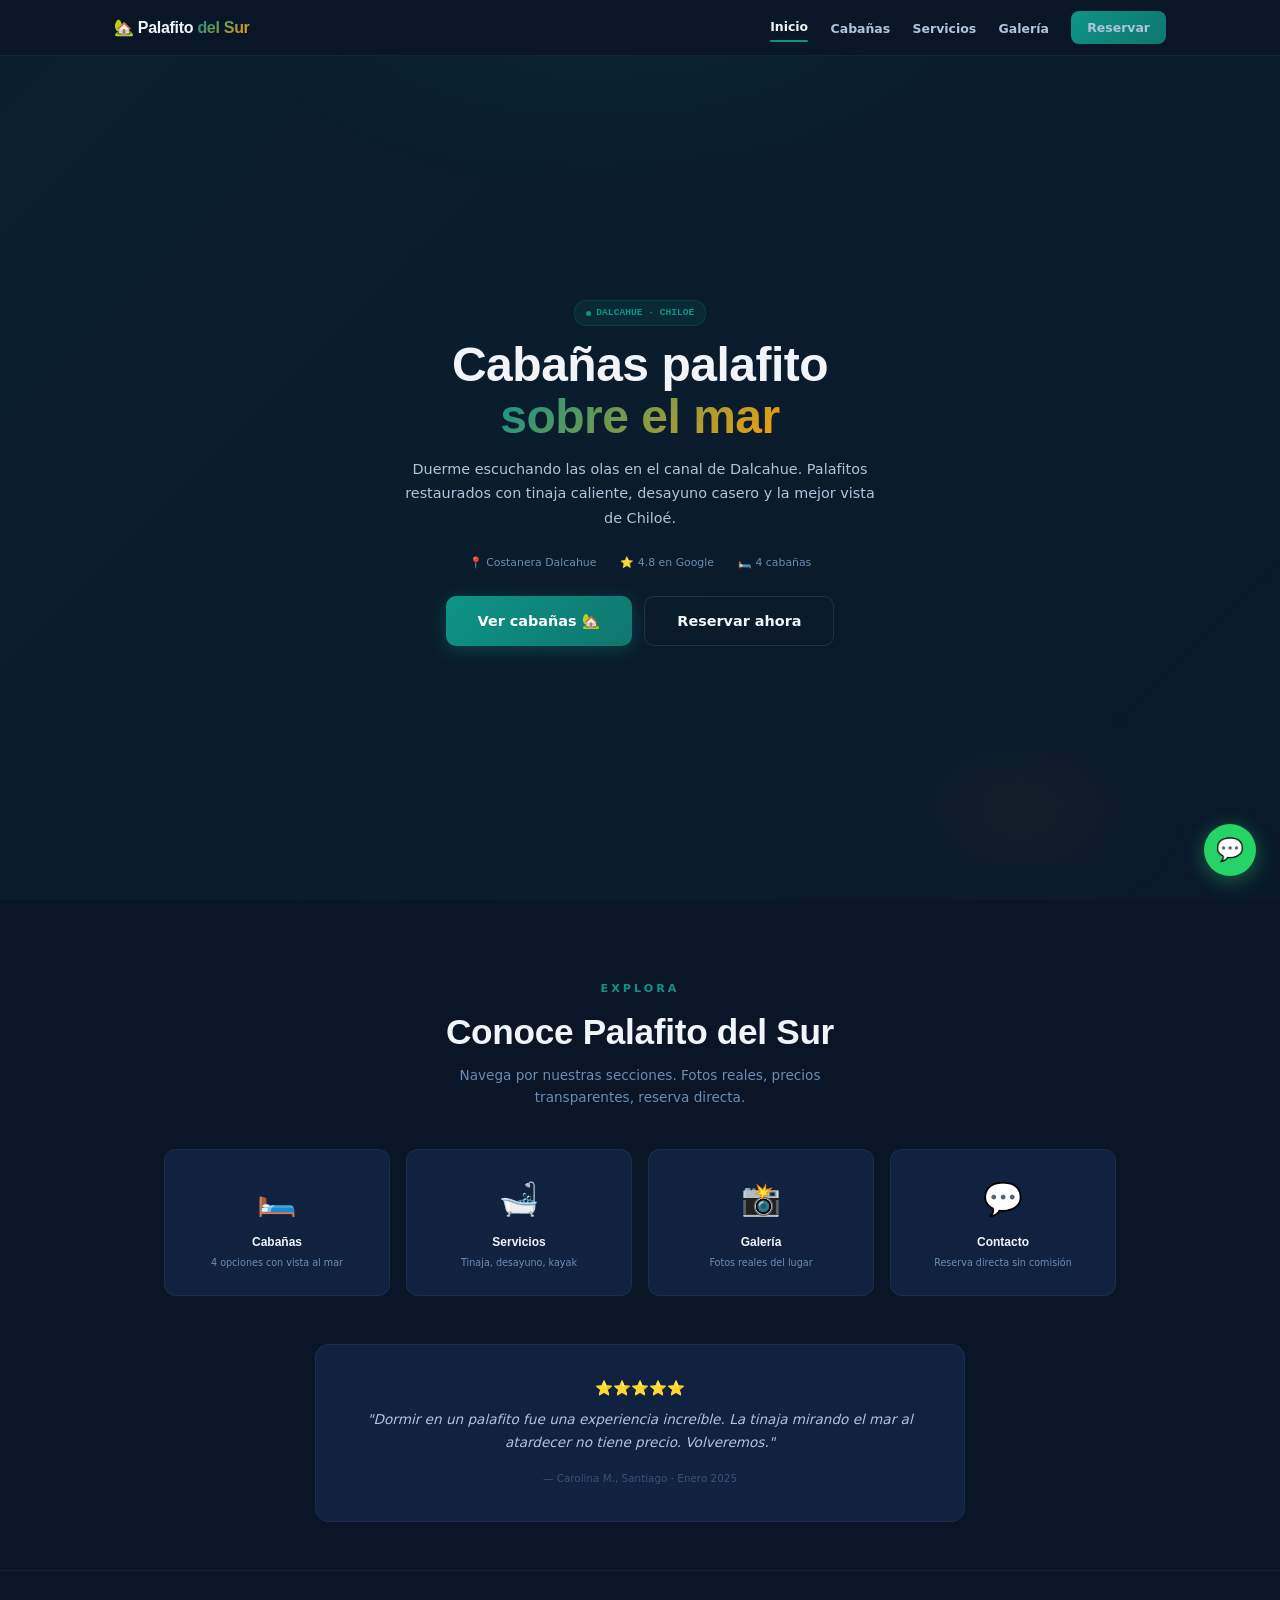
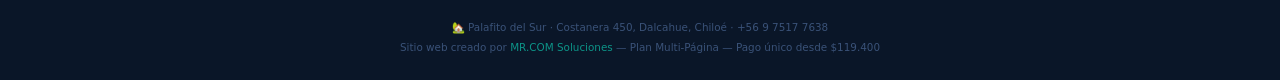
==== index.html @ 87580e46 "🏡 Multi-Página: Palafito del Sur renovado — 5 páginas estilo oceánico - index: landing con hero, qui" ====
<!DOCTYPE html>
<html lang="es">
<head>
<meta charset="UTF-8">
<meta name="viewport" content="width=device-width,initial-scale=1.0">
<meta name="theme-color" content="#0A1628">
<meta name="description" content="Palafito del Sur — Cabañas con palafito sobre el mar en Dalcahue, Chiloé. Desayuno, tinaja y vista al canal.">
<meta property="og:title" content="Palafito del Sur · Cabañas en Dalcahue, Chiloé">
<meta property="og:description" content="Cabañas palafito sobre el canal de Dalcahue. Descanso con vista al mar.">
<title>Palafito del Sur · Cabañas en Dalcahue, Chiloé</title>
<link rel="stylesheet" href="style.css">
<style>
.h{min-height:100vh;display:flex;align-items:center;justify-content:center;padding:76px 1.5rem 2rem;text-align:center;position:relative}
.h::before{content:'';position:absolute;inset:0;background:linear-gradient(135deg,rgba(13,148,136,.08),rgba(15,118,110,.04));z-index:0}
.hc{max-width:700px;position:relative;z-index:1}
.hbadge{display:inline-flex;align-items:center;gap:.35rem;background:rgba(13,148,136,.1);border:1px solid var(--ba);padding:.25rem .7rem;border-radius:12px;font-size:.6rem;font-weight:600;color:var(--r);margin-bottom:.8rem;font-family:var(--fm)}
.hbadge .dot{width:5px;height:5px;border-radius:50%;background:var(--r);animation:pulse 2s infinite}@keyframes pulse{0%,100%{opacity:1}50%{opacity:.3}}
.hh{font-size:clamp(1.8rem,4.5vw,3rem);font-weight:900;line-height:1.1;letter-spacing:-.5px;margin-bottom:.8rem;font-family:var(--fd)}
.hh em{font-style:normal;background:var(--gh);-webkit-background-clip:text;-webkit-text-fill-color:transparent;background-clip:text}
.hp{font-size:.9rem;color:var(--t2);max-width:480px;margin:0 auto 1.5rem;line-height:1.7}
.hb{display:flex;gap:.8rem;justify-content:center;flex-wrap:wrap}
.hinfo{display:flex;gap:1.5rem;justify-content:center;flex-wrap:wrap;margin-bottom:1.5rem;font-size:.68rem;color:var(--t3)}
.hinfo span{display:flex;align-items:center;gap:.3rem}

.quick-links{display:grid;grid-template-columns:repeat(4,1fr);gap:1rem;margin-bottom:2rem}
.ql{background:var(--s);border:1px solid var(--b);border-radius:12px;padding:1.5rem .8rem;text-align:center;text-decoration:none;color:var(--t);transition:var(--tr)}
.ql:hover{transform:translateY(-3px);border-color:var(--ba);box-shadow:0 8px 25px rgba(0,0,0,.4)}
.ql .icon{font-size:2rem;margin-bottom:.5rem}
.ql h3{font-size:.75rem;font-weight:700;font-family:var(--fd)}
.ql p{font-size:.6rem;color:var(--t3);margin-top:.2rem}

.testimonial{background:var(--s);border:1px solid var(--b);border-radius:14px;padding:2rem;max-width:650px;margin:3rem auto 0;text-align:center}
.testimonial .stars{color:var(--o);font-size:.9rem;margin-bottom:.5rem}
.testimonial blockquote{font-size:.85rem;color:var(--t2);line-height:1.7;font-style:italic;margin-bottom:.6rem}
.testimonial cite{font-size:.65rem;color:var(--t4);font-style:normal}

@media(max-width:700px){.quick-links{grid-template-columns:repeat(2,1fr)}}
@media(max-width:600px){.hh{font-size:1.5rem}.hp{font-size:.78rem}.hb{flex-direction:column;align-items:stretch}.bt{justify-content:center}.bt-o{order:2}}
@media(max-width:400px){.hh{font-size:1.25rem}.hinfo{gap:.5rem}.quick-links{grid-template-columns:1fr}}
</style>
</head>
<body>

<nav class="n">
  <div class="nc">
    <a href="index.html" class="nl">🏡 Palafito <span>del Sur</span></a>
    <ul class="nm" id="menu">
      <li class="mc" onclick="toggleMenu()">✕</li>
      <li><a href="index.html" class="active">Inicio</a></li>
      <li><a href="cabanas.html">Cabañas</a></li>
      <li><a href="servicios.html">Servicios</a></li>
      <li><a href="galeria.html">Galería</a></li>
      <li><a href="contacto.html" class="nb">Reservar</a></li>
    </ul>
    <button class="nh" onclick="toggleMenu()" aria-label="Menú">☰</button>
  </div>
</nav>

<section class="h" id="inicio">
  <div class="hc">
    <div class="hbadge"><span class="dot"></span> DALCAHUE · CHILOÉ</div>
    <h1 class="hh">Cabañas palafito<br><em>sobre el mar</em></h1>
    <p class="hp">Duerme escuchando las olas en el canal de Dalcahue. Palafitos restaurados con tinaja caliente, desayuno casero y la mejor vista de Chiloé.</p>
    <div class="hinfo">
      <span>📍 Costanera Dalcahue</span>
      <span>⭐ 4.8 en Google</span>
      <span>🛏️ 4 cabañas</span>
    </div>
    <div class="hb">
      <a href="cabanas.html" class="bt bt-p bt-lg">Ver cabañas 🏡</a>
      <a href="contacto.html" class="bt bt-o bt-lg">Reservar ahora</a>
    </div>
  </div>
</section>

<section class="sc">
  <div class="sh">
    <div class="sl">Explora</div>
    <h2>Conoce Palafito del Sur</h2>
    <p>Navega por nuestras secciones. Fotos reales, precios transparentes, reserva directa.</p>
  </div>
  <div class="quick-links">
    <a href="cabanas.html" class="ql"><div class="icon">🛏️</div><h3>Cabañas</h3><p>4 opciones con vista al mar</p></a>
    <a href="servicios.html" class="ql"><div class="icon">🛁</div><h3>Servicios</h3><p>Tinaja, desayuno, kayak</p></a>
    <a href="galeria.html" class="ql"><div class="icon">📸</div><h3>Galería</h3><p>Fotos reales del lugar</p></a>
    <a href="contacto.html" class="ql"><div class="icon">💬</div><h3>Contacto</h3><p>Reserva directa sin comisión</p></a>
  </div>

  <div class="testimonial">
    <div class="stars">⭐⭐⭐⭐⭐</div>
    <blockquote>"Dormir en un palafito fue una experiencia increíble. La tinaja mirando el mar al atardecer no tiene precio. Volveremos."</blockquote>
    <cite>— Carolina M., Santiago · Enero 2025</cite>
  </div>
</section>

<footer class="ft">
  <p>🏡 Palafito del Sur · Costanera 450, Dalcahue, Chiloé · +56 9 7517 7638</p>
  <p>Sitio web creado por <a href="https://mr.mrcomsoluciones.cl">MR.COM Soluciones</a> — Plan Multi-Página — Pago único desde $119.400</p>
</footer>

<a href="https://wa.me/56975177638?text=Hola%20Palafito%20del%20Sur" target="_blank" class="wsp" aria-label="WhatsApp">💬</a>
<script src="script.js"></script>
</body>
</html>
---- style.css ----
:root{--r:#0D9488;--rd:#0F766E;--rg:rgba(13,148,136,0.3);--o:#F59E0B;--g:#D4A843;--bg:#0A1628;--bg2:#0E1D35;--s:#112240;--s2:#162D50;--t:#F1F5F9;--t2:#B0C4DE;--t3:#6B8DB5;--t4:#3A5278;--b:rgba(255,255,255,0.05);--bh:rgba(255,255,255,0.1);--ba:rgba(13,148,136,0.2);--gp:linear-gradient(135deg,#0D9488,#0F766E);--gh:linear-gradient(135deg,#0D9488 0%,#F59E0B 100%);--fb:'Inter',system-ui,sans-serif;--fd:'Outfit',sans-serif;--fm:'JetBrains Mono',monospace;--tr:all .3s cubic-bezier(.4,0,.2,1)}
*,*::before,*::after{margin:0;padding:0;box-sizing:border-box}html{scroll-behavior:smooth}
body{font-family:var(--fb);background:var(--bg);color:var(--t);line-height:1.6;overflow-x:hidden}
body::before{content:'';position:fixed;inset:0;z-index:-2;background:radial-gradient(ellipse 60% 40% at 50% 0%,rgba(13,148,136,.06) 0%,transparent 55%),radial-gradient(ellipse 30% 30% at 80% 90%,rgba(245,158,11,.04) 0%,transparent 45%);pointer-events:none}

.n{position:fixed;top:0;left:0;right:0;z-index:100;background:rgba(10,22,40,.88);backdrop-filter:blur(14px);-webkit-backdrop-filter:blur(14px);border-bottom:1px solid var(--b);height:56px;display:flex;align-items:center}
.nc{display:flex;justify-content:space-between;align-items:center;width:100%;max-width:1100px;margin:0 auto;padding:0 1.5rem}
.nl{font-size:1rem;font-weight:800;color:var(--t);text-decoration:none;font-family:var(--fd);letter-spacing:-.3px}
.nl span{background:var(--gh);-webkit-background-clip:text;-webkit-text-fill-color:transparent;background-clip:text}
.nm{display:flex;gap:1.4rem;list-style:none;align-items:center}
.nm a{font-size:.78rem;font-weight:600;color:var(--t2);text-decoration:none;transition:var(--tr)}.nm a:hover,.nm a.active{color:var(--t)}
.nm a.active::after{content:'';display:block;width:100%;height:2px;background:var(--r);margin-top:2px;border-radius:1px}
.nb{display:inline-flex;align-items:center;gap:.3rem;background:var(--gp);color:#fff;padding:.4rem 1rem;border-radius:8px;font-size:.72rem;font-weight:600;text-decoration:none;transition:var(--tr)}
.nb:hover,.nb.active{transform:translateY(-1px);box-shadow:0 4px 18px var(--rg)}
.nh{display:none;width:36px;height:36px;align-items:center;justify-content:center;font-size:1.1rem;color:var(--t2);background:rgba(255,255,255,.04);border:1px solid var(--b);border-radius:8px;cursor:pointer}
@media(max-width:768px){.nm{display:none}.nh{display:flex}.nm.active{display:flex;position:fixed;top:0;right:0;width:250px;height:100vh;background:rgba(10,22,40,.97);border-left:1px solid var(--b);flex-direction:column;padding:1.2rem;gap:.5rem;z-index:101}}
.mc{display:none;width:32px;height:32px;align-items:center;justify-content:center;font-size:1rem;color:var(--t2);background:rgba(255,255,255,.06);border:1px solid var(--b);border-radius:8px;cursor:pointer;margin-left:auto;margin-bottom:.5rem}
@media(max-width:768px){.mc{display:flex}}

.sc{padding:5rem 1.5rem 3rem;max-width:1000px;margin:0 auto}
.sh{text-align:center;margin-bottom:2.5rem}.sh .sl{font-size:.7rem;font-weight:700;text-transform:uppercase;letter-spacing:3px;color:var(--r);margin-bottom:.4rem}
.sh h2{font-size:clamp(1.5rem,3.5vw,2.2rem);font-weight:800;letter-spacing:-.3px;font-family:var(--fd);margin-bottom:.3rem}
.sh p{color:var(--t3);font-size:.85rem;max-width:450px;margin:0 auto}
.dark{background:var(--bg2);max-width:none;padding:4rem 1.5rem}

.bt{display:inline-flex;align-items:center;gap:.4rem;padding:.65rem 1.5rem;border-radius:10px;font-size:.78rem;font-weight:600;text-decoration:none;transition:var(--tr);border:none;cursor:pointer;font-family:var(--fb)}
.bt-p{background:var(--gp);color:#fff;box-shadow:0 4px 18px var(--rg)}.bt-p:hover{transform:translateY(-2px);box-shadow:0 8px 25px rgba(13,148,136,.35)}
.bt-o{background:transparent;border:1px solid var(--bh);color:var(--t)}.bt-o:hover{background:var(--s);border-color:var(--t4)}
.bt-lg{padding:.8rem 2rem;font-size:.9rem}

.wsp{position:fixed;bottom:1.5rem;right:1.5rem;z-index:200;width:52px;height:52px;border-radius:50%;background:#25D366;color:#fff;display:flex;align-items:center;justify-content:center;font-size:1.4rem;box-shadow:0 4px 20px rgba(37,211,102,.4);text-decoration:none;transition:var(--tr);animation:wspBounce 2s infinite}
.wsp:hover{transform:scale(1.1);box-shadow:0 6px 25px rgba(37,211,102,.5)}
@keyframes wspBounce{0%,100%{transform:translateY(0)}50%{transform:translateY(-5px)}}

.ft{border-top:1px solid var(--b);background:var(--bg);padding:3rem 1.5rem 1.5rem;text-align:center}
.ft p{font-size:.65rem;color:var(--t4)}.ft p+p{margin-top:.2rem}.ft a{color:var(--r);text-decoration:none}

@media(max-width:600px){.sc{padding:4rem 1rem 2rem}.dark{padding:2.5rem 1rem}}
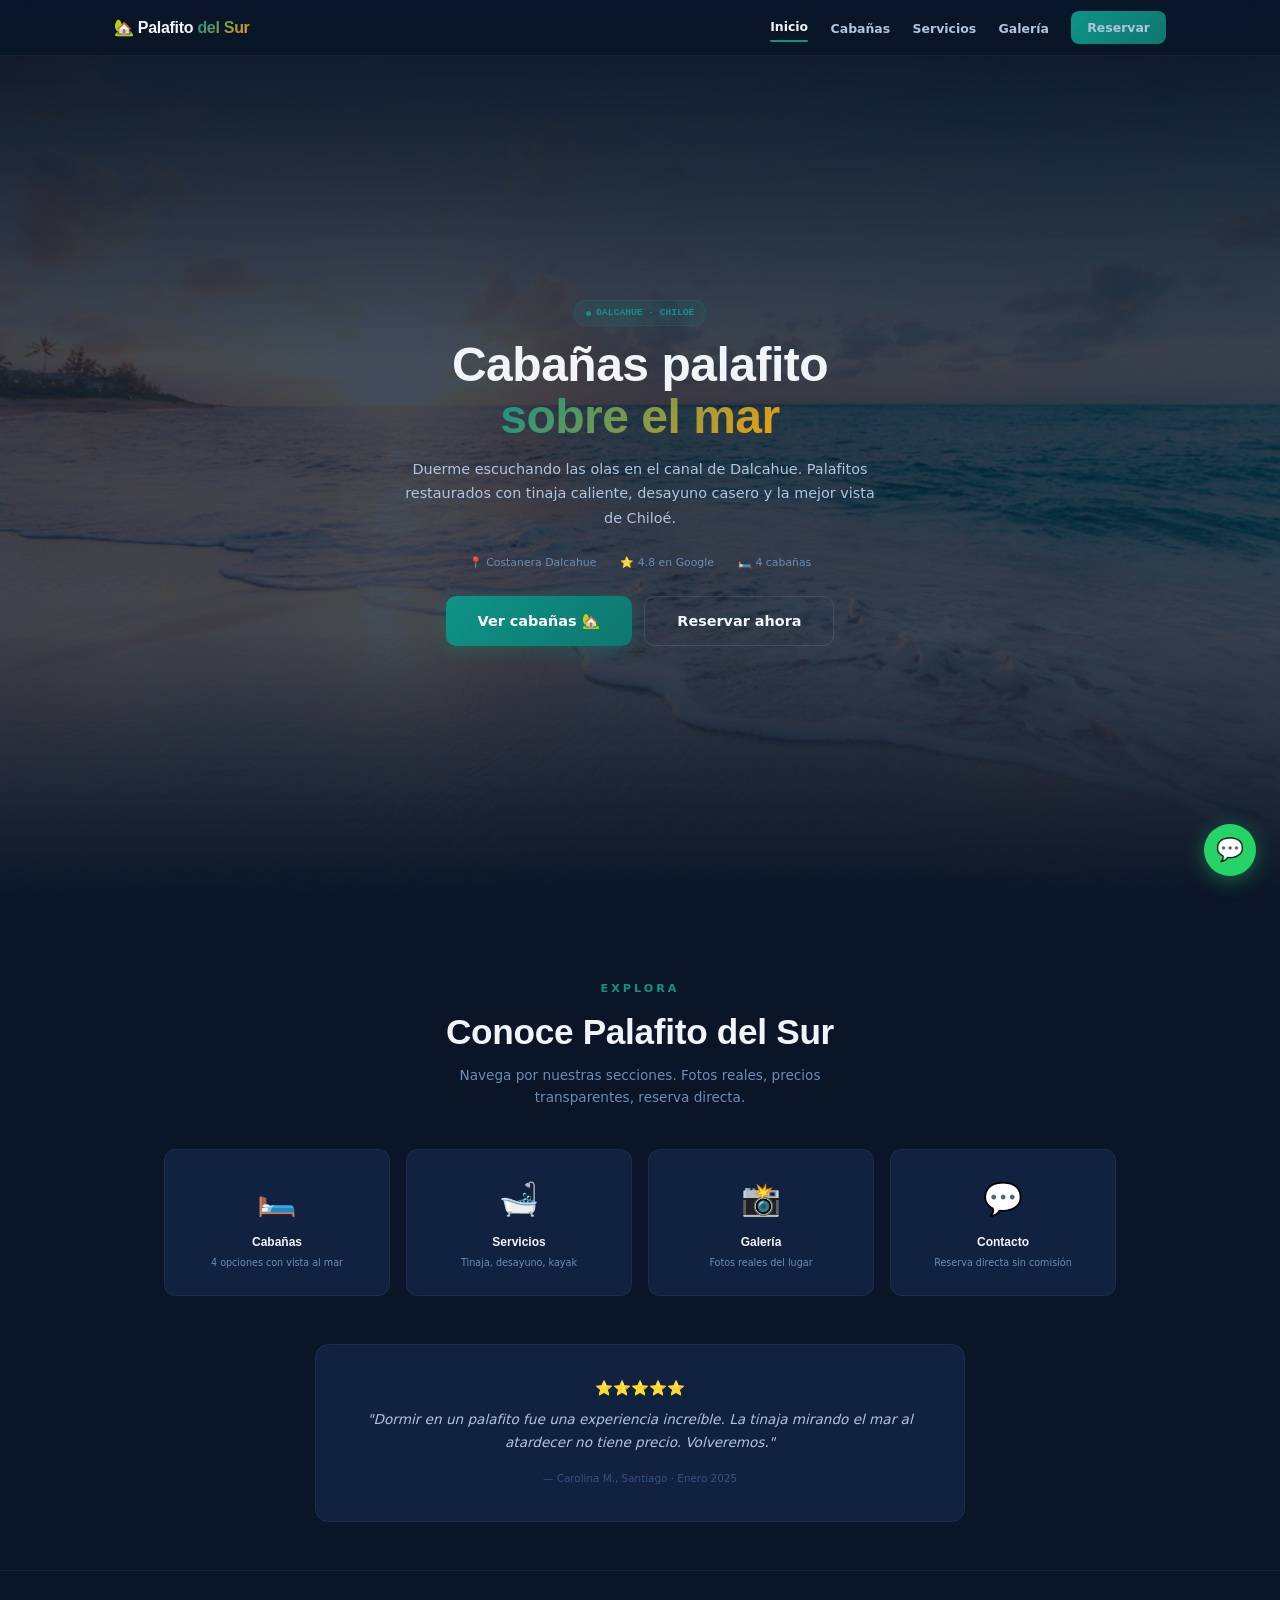
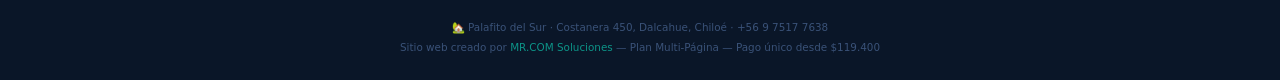
==== commit 753b9a3c: "🖼️ Hero con imagen de fondo — playa y océano" ====
--- a/index.html
+++ b/index.html
@@ -11,7 +11,8 @@
 <link rel="stylesheet" href="style.css">
 <style>
 .h{min-height:100vh;display:flex;align-items:center;justify-content:center;padding:76px 1.5rem 2rem;text-align:center;position:relative}
-.h::before{content:'';position:absolute;inset:0;background:linear-gradient(135deg,rgba(13,148,136,.08),rgba(15,118,110,.04));z-index:0}
+.h::before{content:'';position:absolute;inset:0;background:url('assets/hero-bg.webp') center/cover no-repeat;opacity:.25;z-index:0}
+.h::after{content:'';position:absolute;inset:0;background:linear-gradient(180deg,var(--bg) 0%,transparent 40%,transparent 70%,var(--bg) 100%);z-index:0}
 .hc{max-width:700px;position:relative;z-index:1}
 .hbadge{display:inline-flex;align-items:center;gap:.35rem;background:rgba(13,148,136,.1);border:1px solid var(--ba);padding:.25rem .7rem;border-radius:12px;font-size:.6rem;font-weight:600;color:var(--r);margin-bottom:.8rem;font-family:var(--fm)}
 .hbadge .dot{width:5px;height:5px;border-radius:50%;background:var(--r);animation:pulse 2s infinite}@keyframes pulse{0%,100%{opacity:1}50%{opacity:.3}}
